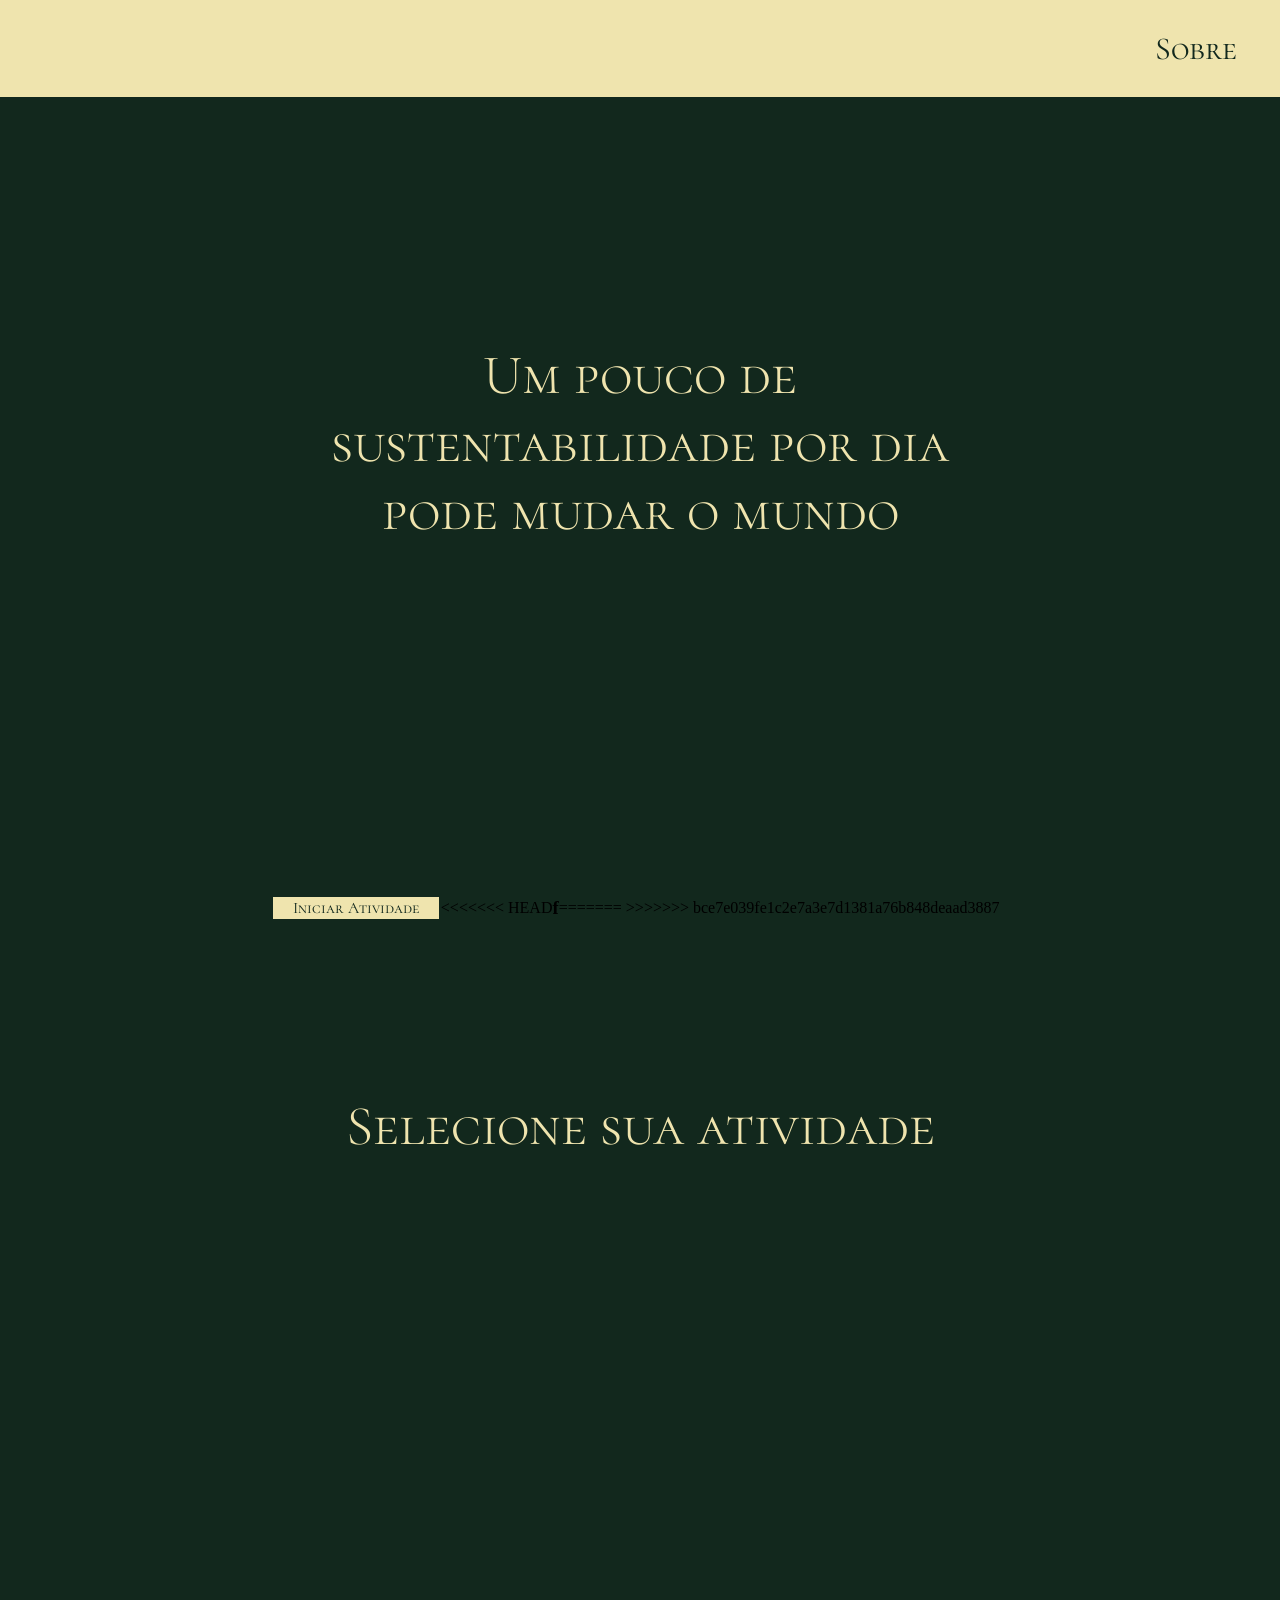
==== index.html @ bb92c4f0 "Merge branch 'main' of https://github.com/Igor-de-Souza-Franzino-Freire/consumoConscienteDeAgua" ====
<!DOCTYPE html>
<html lang="en">
<head>
    <link rel="preconnect" href="https://fonts.googleapis.com">
    <link rel="preconnect" href="https://fonts.gstatic.com" crossorigin>
    <link href="https://fonts.googleapis.com/css2?family=Cormorant+SC:wght@300;400;500;600;700&display=swap" rel="stylesheet">
    <meta charset="UTF-8">
    <meta name="viewport" content="width=device-width, initial-scale=1.0">
    <title>Consumo Sustentável</title>
    <link rel="stylesheet" href="style.css">

</head>
<body>
    <img src="https://images.unsplash.com/photo-1560707303-4e980ce876ad?fm=jpg&q=60&w=3000&auto=format&fit=crop&ixlib=rb-4.1.0&ixid=M3wxMjA3fDB8MHxzZWFyY2h8Mnx8bmFzY2VudGUlMjBkZSUyMCVDMyVBMWd1YXxlbnwwfHwwfHx8MA%3D%3D" alt="Imagem de um nascer do sol" width="1900" height="835" padding="0" margin="0">

    <h1>Um pouco de sustentabilidade por dia pode mudar o mundo</h1>

    <ul>
        <button>
            <li style="float:right"><a href="#about">Sobre</a></li>
        </button>
    </ul>

    <div id="about" style="margin-top: 100vh;">
        <h2>Selecione sua atividade</h2>
    </div>

    <button onclick="location.href='banho.html'">Iniciar Atividade</button>

<<<<<<< HEAD
    <h3>f</h3>
=======
    
>>>>>>> bce7e039fe1c2e7a3e7d1381a76b848deaad3887
</body>
</html>
---- style.css ----
html { 
  scroll-behavior: smooth;

}

body {
  background-color: #12281d;
  display: flex;
  justify-content: center;
  align-items: center;
  height: 200vh;
  width: 98%;
  h1 {
    text-align: center;
    position: absolute;
    top: 45%;
    left: 50%;
    transform: translate(-50%, -50%);
    font-family: "Cormorant SC", serif;
    font-weight: 300;
    font-style: normal;
    font-size: 3.5em;
    color: #efe4ae;
  }

  h2 {
    text-align: center;
    position: absolute;
    top: 120%;
    left: 50%;
    transform: translate(-50%, -50%);
    font-family: "Cormorant SC", serif;
    font-weight: 300;
    font-style: normal;
    font-size: 3.5em;
    color: #efe4ae;
  }
  ul {
    list-style-type: none;
    margin: 10px;
    padding: 10px;
    position: absolute;
    top: 0;
    width: 100%;
    background-color: #efe4ae;
    overflow: hidden;
    font-family: "Cormorant SC", serif;
    font-size: 2em;
  }
  ul li {
    float: left;
  }
  body,
  ul {
    margin: 0;
    padding: 10px;
  }
  ul li a {
    display: block;
    color: #12281d;
    text-align: center;
    padding: 14px 16px;
    text-decoration: none;
  }
  ul li:hover {
    font-size: 1.1em;
  }
  button {
    font-family:
      Cormorant SC,
      serif;
    background-color: #efe4ae;
    border: none;
    color: #12281d;
    padding: 1px 20px;
    text-align: center;
    text-decoration: none;
    font-size: 1em;
    margin: 4px 2px;
    cursor: pointer;
    float: right;
  }
  img {
    position: absolute;
    top: 0;
    left: 0;
    width: 100%;
    height: 100%;
    z-index: -1;
  }
}

.cormorant-sc-light {
  font-family: "Cormorant SC", serif;
  font-weight: 300;
  font-style: normal;
}

.cormorant-sc-regular {
  font-family: "Cormorant SC", serif;
  font-weight: 400;
  font-style: normal;
}

.cormorant-sc-medium {
  font-family: "Cormorant SC", serif;
  font-weight: 500;
  font-style: normal;
}

.cormorant-sc-semibold {
  font-family: "Cormorant SC", serif;
  font-weight: 600;
  font-style: normal;
}

.cormorant-sc-bold {
  font-family: "Cormorant SC", serif;
  font-weight: 700;
  font-style: normal;
}
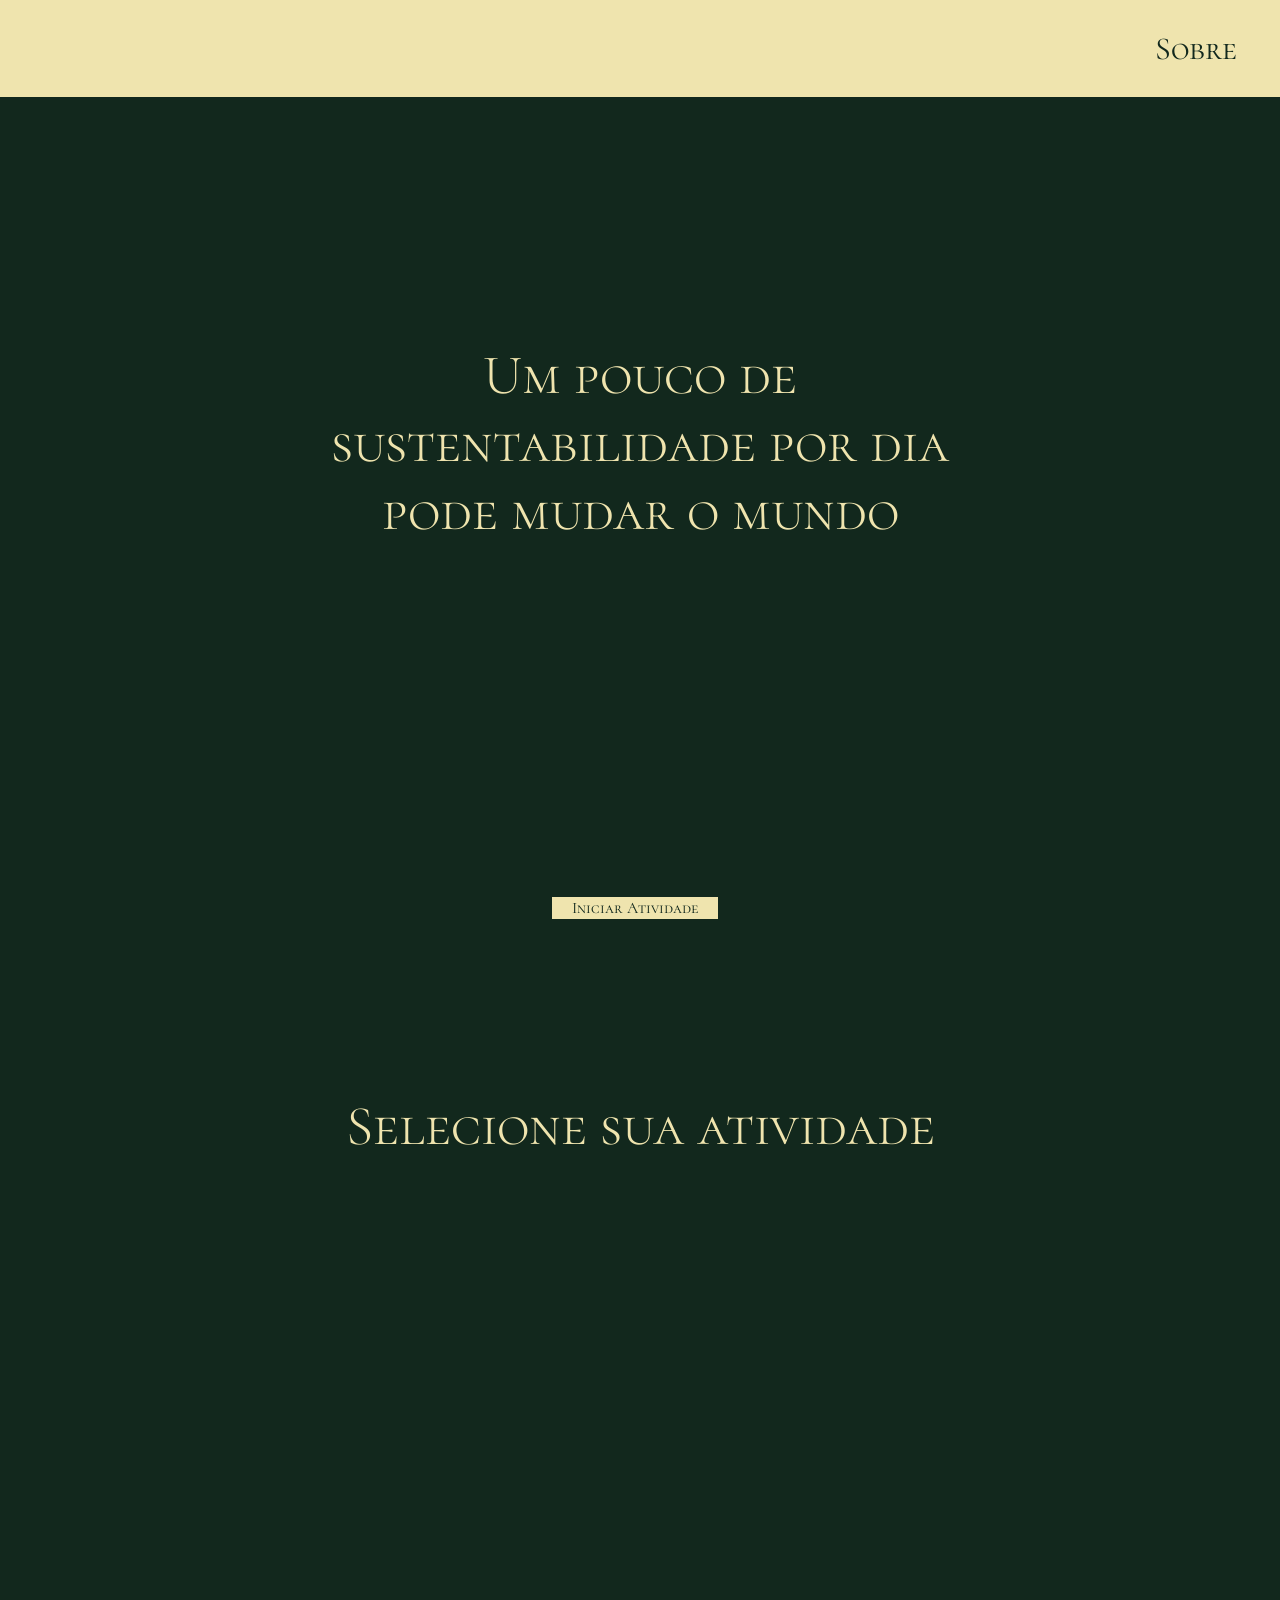
==== commit 0e42c05d: "teste" ====
--- a/index.html
+++ b/index.html
@@ -27,10 +27,5 @@
 
     <button onclick="location.href='banho.html'">Iniciar Atividade</button>
 
-<<<<<<< HEAD
-    <h3>f</h3>
-=======
-    
->>>>>>> bce7e039fe1c2e7a3e7d1381a76b848deaad3887
 </body>
 </html>
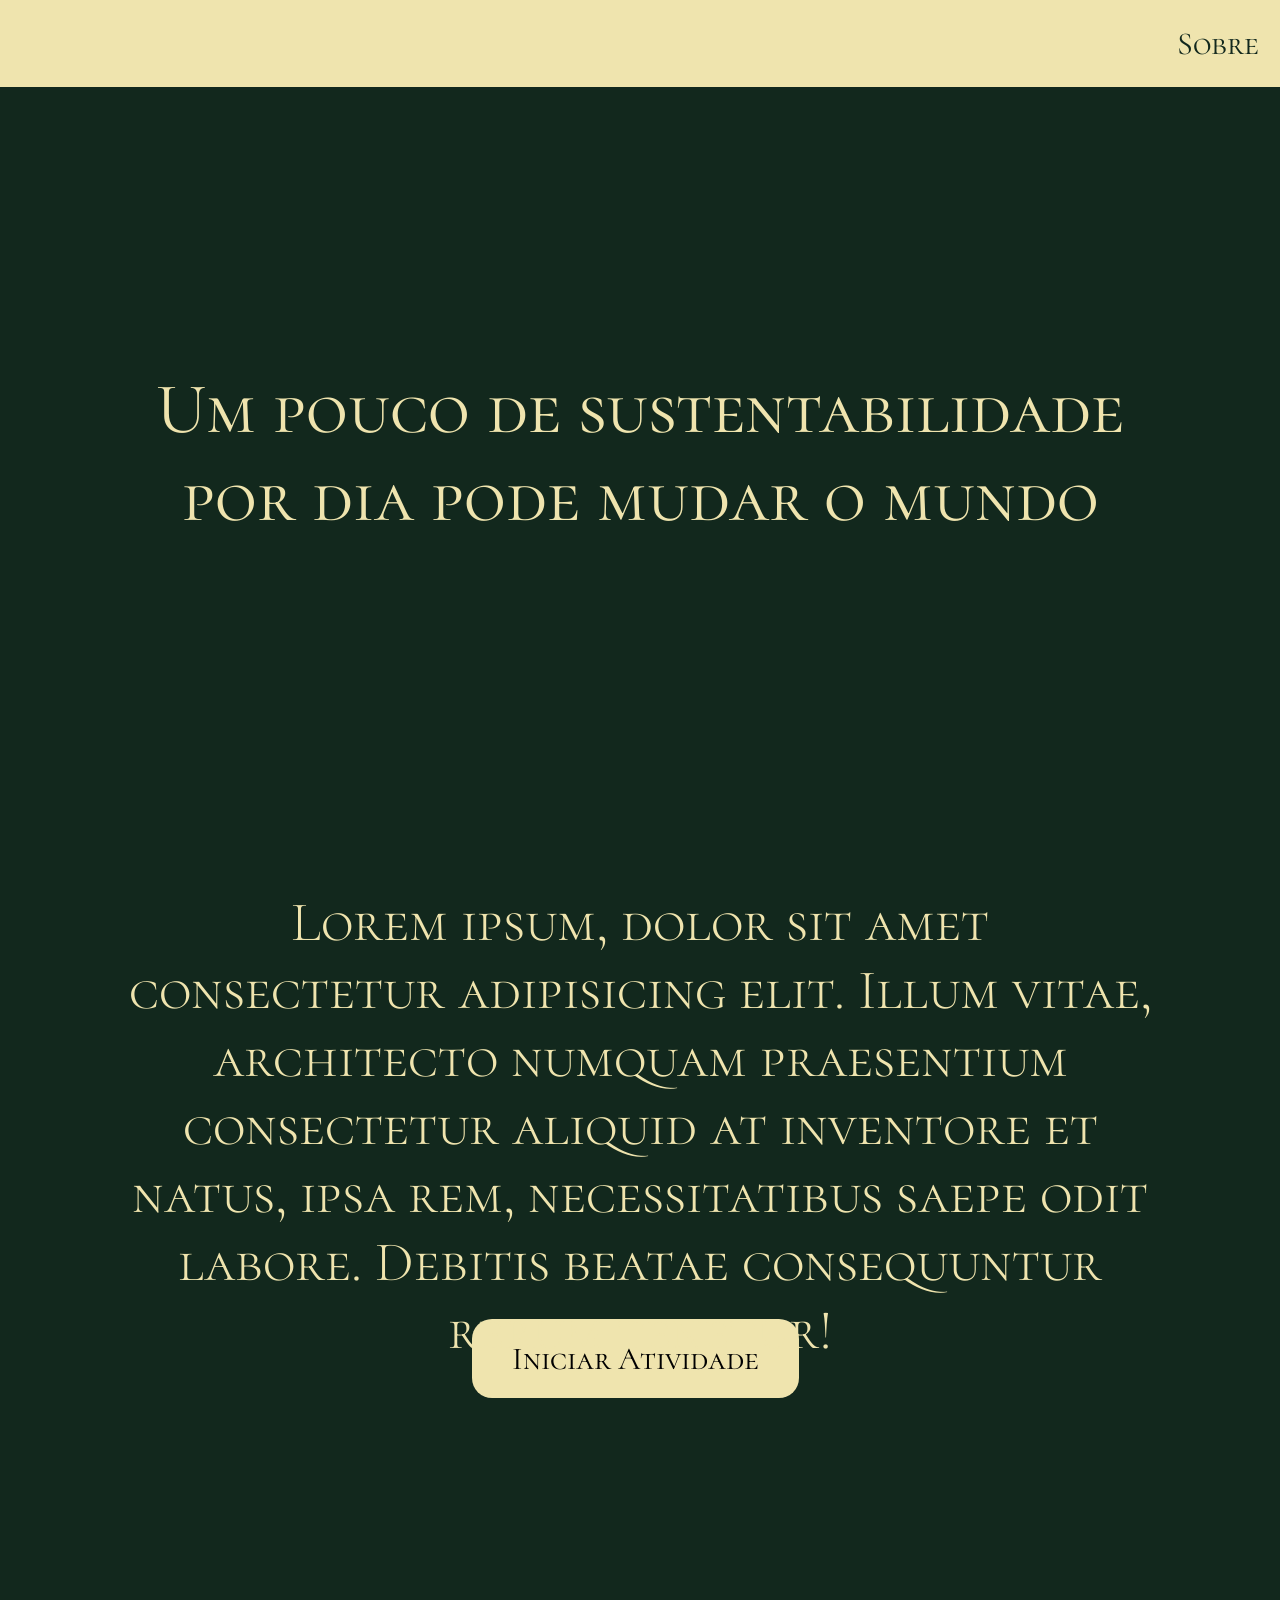
==== commit 00e7d199: "Botão de iniciar feito" ====
--- a/index.html
+++ b/index.html
@@ -11,21 +11,29 @@
 
 </head>
 <body>
-    <img src="https://images.unsplash.com/photo-1560707303-4e980ce876ad?fm=jpg&q=60&w=3000&auto=format&fit=crop&ixlib=rb-4.1.0&ixid=M3wxMjA3fDB8MHxzZWFyY2h8Mnx8bmFzY2VudGUlMjBkZSUyMCVDMyVBMWd1YXxlbnwwfHwwfHx8MA%3D%3D" alt="Imagem de um nascer do sol" width="1900" height="835" padding="0" margin="0">
+    <img src="https://images.unsplash.com/photo-1560707303-4e980ce876ad?fm=jpg&q=60&w=3000&auto=format&fit=crop&ixlib=rb-4.1.0&ixid=M3wxMjA3fDB8MHxzZWFyY2h8Mnx8bmFzY2VudGUlMjBkZSUyMCVDMyVBMWd1YXxlbnwwfHwwfHx8MA%3D%3D" alt="Imagem de um nascer do sol" >
 
     <h1>Um pouco de sustentabilidade por dia pode mudar o mundo</h1>
 
     <ul>
-        <button>
+        <button">
             <li style="float:right"><a href="#about">Sobre</a></li>
         </button>
     </ul>
 
     <div id="about" style="margin-top: 100vh;">
-        <h2>Selecione sua atividade</h2>
+        
+        <h2>Lorem ipsum, dolor sit amet consectetur adipisicing elit. Illum vitae, architecto numquam praesentium consectetur aliquid at inventore et natus, ipsa rem, necessitatibus saepe odit labore. Debitis beatae consequuntur rerum tenetur!</h2>
+        
+        
     </div>
 
-    <button onclick="location.href='banho.html'">Iniciar Atividade</button>
+    <div id="iniciar" style="margin-top: 100vh;">
 
+        <button onclick="location.href='banho.html'">Iniciar Atividade</button>
+    
+    </div>
+    
+ 
 </body>
 </html>
--- a/style.css
+++ b/style.css
@@ -1,26 +1,35 @@
+:root {
+    --bg: #12281d;
+    --fg: #12281d;
+    --fontcolor: #efe4ae;
+    --fontletter: "Cormorant SC", serif;
+  }
+
 html { 
   scroll-behavior: smooth;
 
 }
 
 body {
-  background-color: #12281d;
+  background-color: var(--bg);
   display: flex;
   justify-content: center;
   align-items: center;
   height: 200vh;
   width: 98%;
+  
   h1 {
     text-align: center;
     position: absolute;
     top: 45%;
     left: 50%;
     transform: translate(-50%, -50%);
-    font-family: "Cormorant SC", serif;
-    font-weight: 300;
+    font-family: var(--fontletter);
+    font-weight: 400;
     font-style: normal;
-    font-size: 3.5em;
-    color: #efe4ae;
+    font-size: 4.5em;
+    color: var(--fontcolor);
+    width: 80%;
   }
 
   h2 {
@@ -29,11 +38,12 @@
     top: 120%;
     left: 50%;
     transform: translate(-50%, -50%);
-    font-family: "Cormorant SC", serif;
+    font-family: var(--fontletter);
     font-weight: 300;
     font-style: normal;
     font-size: 3.5em;
-    color: #efe4ae;
+    color: var(--fontcolor);
+    width: 80%;
   }
   ul {
     list-style-type: none;
@@ -42,9 +52,9 @@
     position: absolute;
     top: 0;
     width: 100%;
-    background-color: #efe4ae;
+    background-color: var(--fontcolor);
     overflow: hidden;
-    font-family: "Cormorant SC", serif;
+    font-family: var(--fontletter);
     font-size: 2em;
   }
   ul li {
@@ -57,7 +67,7 @@
   }
   ul li a {
     display: block;
-    color: #12281d;
+    color: var(--fg);
     text-align: center;
     padding: 14px 16px;
     text-decoration: none;
@@ -65,13 +75,11 @@
   ul li:hover {
     font-size: 1.1em;
   }
-  button {
-    font-family:
-      Cormorant SC,
-      serif;
-    background-color: #efe4ae;
+  ul button {
+    font-family: var(--fontletter);
+    background-color: var(--fontcolor);
     border: none;
-    color: #12281d;
+    color: var(--bg);
     padding: 1px 20px;
     text-align: center;
     text-decoration: none;
@@ -80,6 +88,23 @@
     cursor: pointer;
     float: right;
   }
+
+  div button  {
+    background-color: var(--fontcolor);
+    border: none;
+    font-family: var(--fontletter);
+    padding: 20px 40px;
+    border-radius: 20px;
+    text-align: center;
+    text-decoration: none;
+    font-size: 2.0em;
+    margin: 4px 2px;
+  }
+
+  div button:hover {
+    cursor: pointer;
+  }
+
   img {
     position: absolute;
     top: 0;
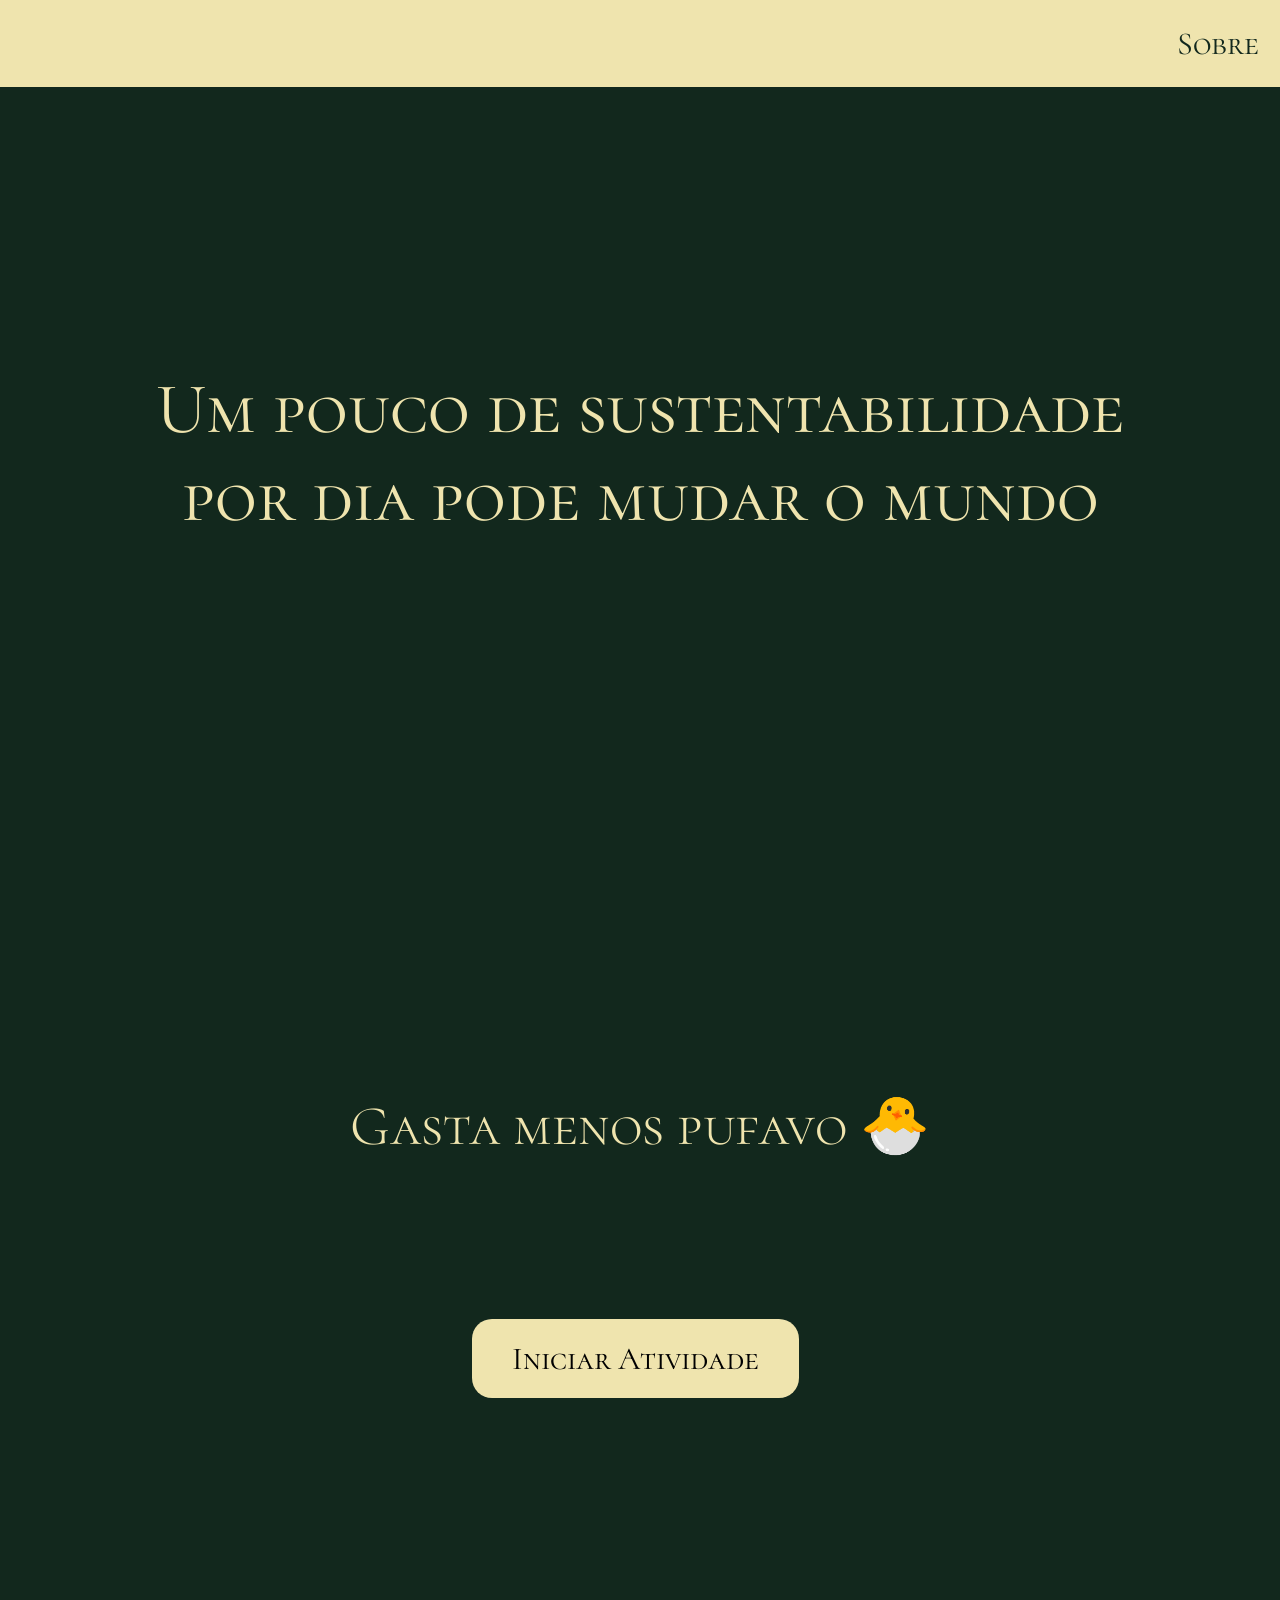
==== commit 412385f2: "nada demais" ====
--- a/index.html
+++ b/index.html
@@ -23,7 +23,7 @@
 
     <div id="about" style="margin-top: 100vh;">
         
-        <h2>Lorem ipsum, dolor sit amet consectetur adipisicing elit. Illum vitae, architecto numquam praesentium consectetur aliquid at inventore et natus, ipsa rem, necessitatibus saepe odit labore. Debitis beatae consequuntur rerum tenetur!</h2>
+        <h2>Gasta menos pufavo 🐣</h2>
         
         
     </div>
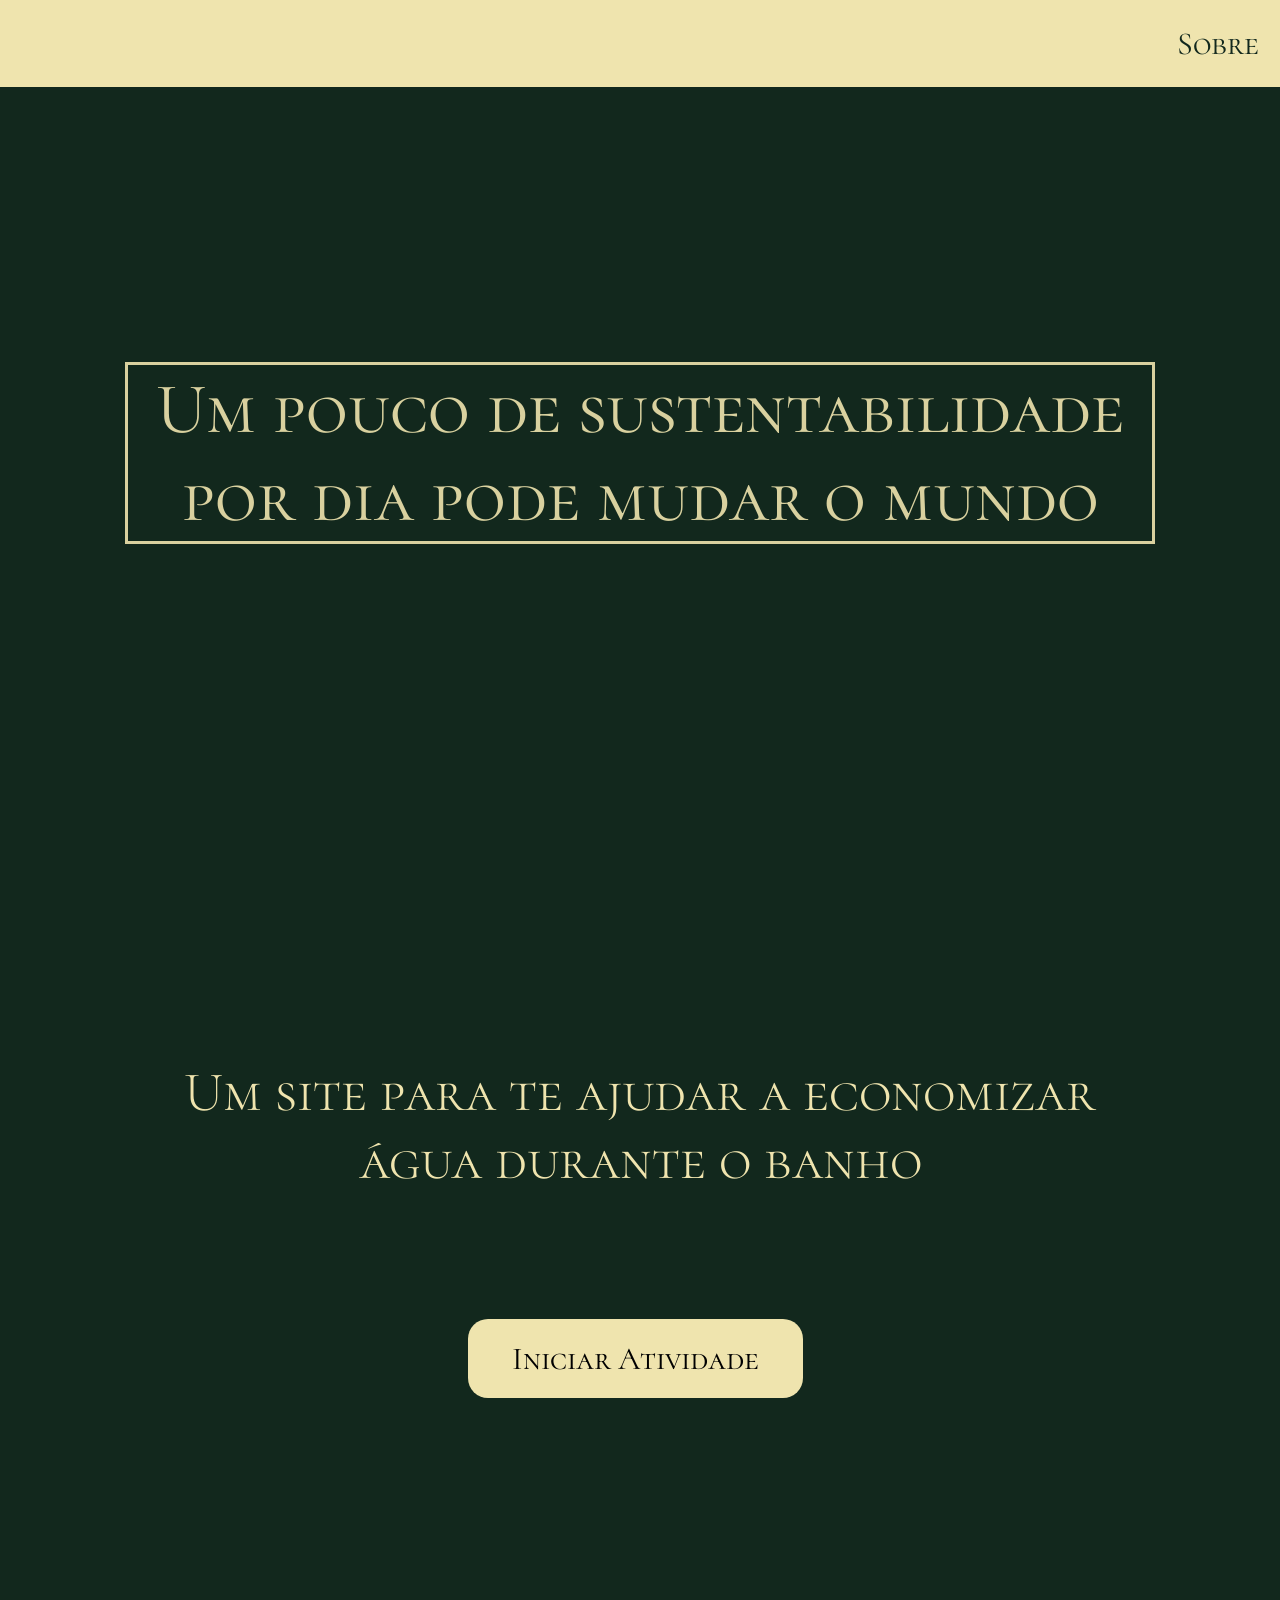
==== commit b9d7d766: "mudança de mensagens e imagem de fundo refeita" ====
--- a/index.html
+++ b/index.html
@@ -23,12 +23,13 @@
 
     <div id="about" style="margin-top: 100vh;">
         
-        <h2>Gasta menos pufavo 🐣</h2>
+        <h2>Um site para te ajudar a economizar água durante o banho
+        </h2>
         
         
     </div>
 
-    <div id="iniciar" style="margin-top: 100vh;">
+    <div id="iniciar" style="margin-bottom: -100vh;">
 
         <button onclick="location.href='banho.html'">Iniciar Atividade</button>
     
--- a/style.css
+++ b/style.css
@@ -30,6 +30,9 @@
     font-size: 4.5em;
     color: var(--fontcolor);
     width: 80%;
+    border-style: solid;
+    background-color: var(--bg);
+    opacity: 0.9;
   }
 
   h2 {
@@ -90,10 +93,11 @@
   }
 
   div button  {
+    position: sticky;
     background-color: var(--fontcolor);
     border: none;
     font-family: var(--fontletter);
-    padding: 20px 40px;
+    padding: 20px 44px;
     border-radius: 20px;
     text-align: center;
     text-decoration: none;
@@ -109,8 +113,8 @@
     position: absolute;
     top: 0;
     left: 0;
-    width: 100%;
-    height: 100%;
+    max-width: 2100px;
+    height: 1050px;
     z-index: -1;
   }
 }
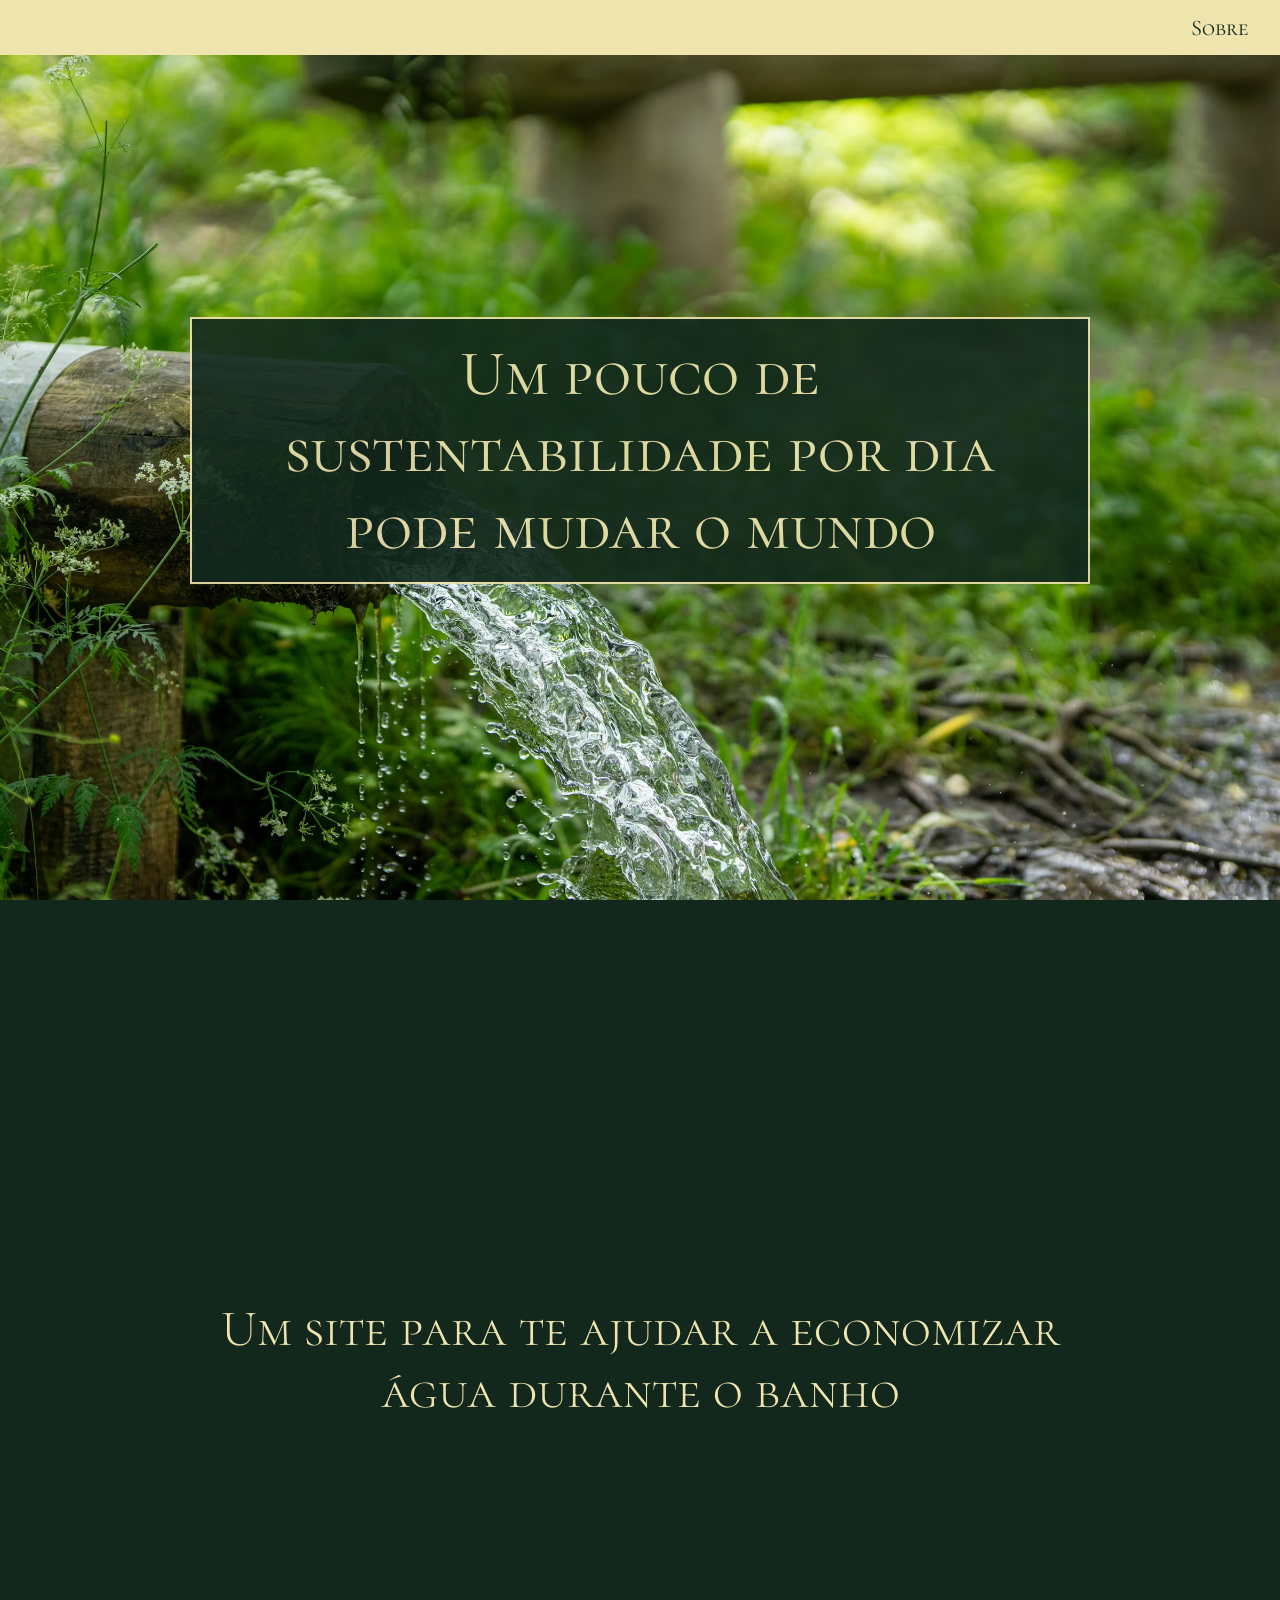
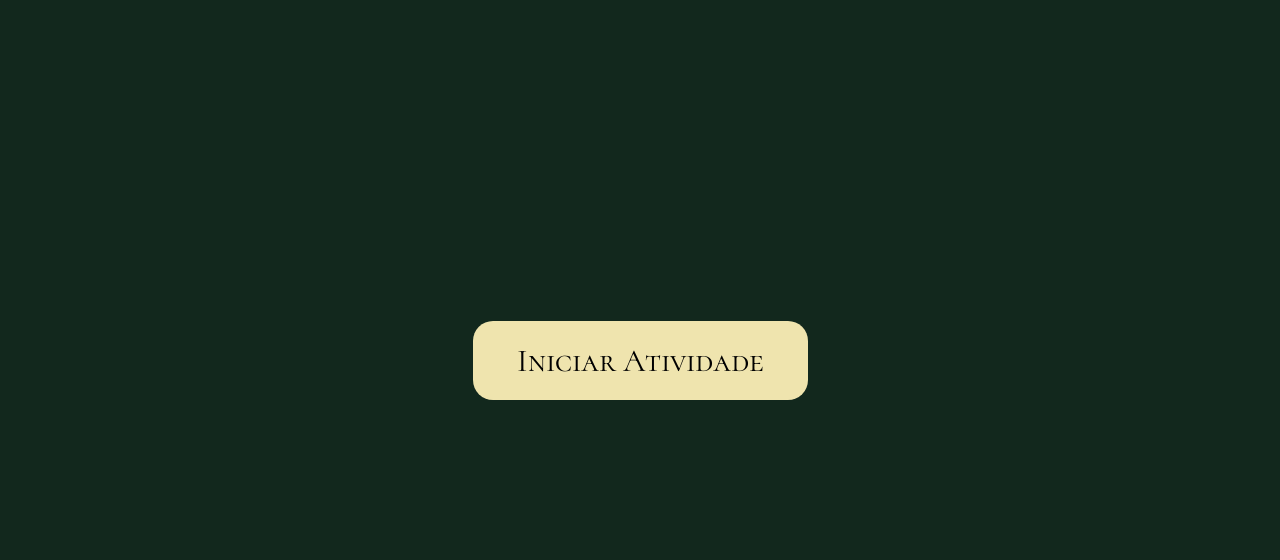
==== commit 9f75cf56: "teste claude" ====
--- a/index.html
+++ b/index.html
@@ -11,30 +11,26 @@
 
 </head>
 <body>
-    <img src="https://images.unsplash.com/photo-1560707303-4e980ce876ad?fm=jpg&q=60&w=3000&auto=format&fit=crop&ixlib=rb-4.1.0&ixid=M3wxMjA3fDB8MHxzZWFyY2h8Mnx8bmFzY2VudGUlMjBkZSUyMCVDMyVBMWd1YXxlbnwwfHwwfHx8MA%3D%3D" alt="Imagem de um nascer do sol" >
+<nav>
+        <a href="#about">Sobre</a>
+    </nav>
 
-    <h1>Um pouco de sustentabilidade por dia pode mudar o mundo</h1>
+    <!-- MUDANÇA 16: imagem movida para dentro de .hero para controle de layout correto -->
+    <section class="hero">
+        <picture>
+            <source media="(max-width: 600px)" srcset="imagens/aguabonita2.jpeg">
+            <img src="imagens/aguabonita.jpeg" alt="Paisagem de água">
+        </picture>
+        <h1>Um pouco de sustentabilidade por dia pode mudar o mundo</h1>
+    </section>
 
-    <ul>
-        <button">
-            <li style="float:right"><a href="#about">Sobre</a></li>
-        </button>
-    </ul>
-
-    <div id="about" style="margin-top: 100vh;">
-        
-        <h2>Um site para te ajudar a economizar água durante o banho
-        </h2>
-        
-        
+    <div id="about">
+        <h2>Um site para te ajudar a economizar água durante o banho</h2>
     </div>
 
-    <div id="iniciar" style="margin-bottom: -100vh;">
-
+    <div id="iniciar">
+        <!-- MUDANÇA 17: onclick inline mantido, mas o margin-bottom: -100vh negativo foi removido (causava sobreposição) -->
         <button onclick="location.href='banho.html'">Iniciar Atividade</button>
-    
     </div>
-    
- 
 </body>
 </html>
--- a/style.css
+++ b/style.css
@@ -1,152 +1,161 @@
 :root {
-    --bg: #12281d;
-    --fg: #12281d;
-    --fontcolor: #efe4ae;
-    --fontletter: "Cormorant SC", serif;
-  }
+            --bg: #12281d;
+            --fg: #12281d;
+            --fontcolor: #efe4ae;
+            --fontletter: "Cormorant SC", serif;
+        }
 
-html { 
-  scroll-behavior: smooth;
+        html {
+            scroll-behavior: smooth;
+        }
 
-}
+        /* MUDANÇA 1: Reset global aplicado fora do body para evitar conflitos */
+        *, *::before, *::after {
+            box-sizing: border-box;
+        }
 
-body {
-  background-color: var(--bg);
-  display: flex;
-  justify-content: center;
-  align-items: center;
-  height: 200vh;
-  width: 98%;
-  
-  h1 {
-    text-align: center;
-    position: absolute;
-    top: 45%;
-    left: 50%;
-    transform: translate(-50%, -50%);
-    font-family: var(--fontletter);
-    font-weight: 400;
-    font-style: normal;
-    font-size: 4.5em;
-    color: var(--fontcolor);
-    width: 80%;
-    border-style: solid;
-    background-color: var(--bg);
-    opacity: 0.9;
-  }
+        body {
+            margin: 0;
+            padding: 0;
+            min-width: 280px;
+            background-color: var(--bg);
+            display: flex;
+            flex-direction: column;
+            align-items: center;
+            /* MUDANÇA 2: height: 205vh substituído por min-height para o conteúdo crescer naturalmente */
+            min-height: 100vh;
+            width: 100%;
+            overflow-x: hidden;
+        }
 
-  h2 {
-    text-align: center;
-    position: absolute;
-    top: 120%;
-    left: 50%;
-    transform: translate(-50%, -50%);
-    font-family: var(--fontletter);
-    font-weight: 300;
-    font-style: normal;
-    font-size: 3.5em;
-    color: var(--fontcolor);
-    width: 80%;
-  }
-  ul {
-    list-style-type: none;
-    margin: 10px;
-    padding: 10px;
-    position: absolute;
-    top: 0;
-    width: 100%;
-    background-color: var(--fontcolor);
-    overflow: hidden;
-    font-family: var(--fontletter);
-    font-size: 2em;
-  }
-  ul li {
-    float: left;
-  }
-  body,
-  ul {
-    margin: 0;
-    padding: 10px;
-  }
-  ul li a {
-    display: block;
-    color: var(--fg);
-    text-align: center;
-    padding: 14px 16px;
-    text-decoration: none;
-  }
-  ul li:hover {
-    font-size: 1.1em;
-  }
-  ul button {
-    font-family: var(--fontletter);
-    background-color: var(--fontcolor);
-    border: none;
-    color: var(--bg);
-    padding: 1px 20px;
-    text-align: center;
-    text-decoration: none;
-    font-size: 1em;
-    margin: 4px 2px;
-    cursor: pointer;
-    float: right;
-  }
+        /* MUDANÇA 3: nav próprio no lugar de <ul> usada como navbar — semântica e layout mais corretos */
+        nav {
+            position: fixed;
+            top: 0;
+            left: 0;
+            width: 100%;
+            background-color: var(--fontcolor);
+            z-index: 100;
+            display: flex;
+            justify-content: flex-end;
+            align-items: center;
+            padding: 0 16px;
+        }
 
-  div button  {
-    position: sticky;
-    background-color: var(--fontcolor);
-    border: none;
-    font-family: var(--fontletter);
-    padding: 20px 44px;
-    border-radius: 20px;
-    text-align: center;
-    text-decoration: none;
-    font-size: 2.0em;
-    margin: 4px 2px;
-  }
+        nav a {
+            display: block;
+            color: var(--fg);
+            font-family: var(--fontletter);
+            font-size: 1.4em;
+            text-decoration: none;
+            padding: 14px 16px;
+        }
 
-  div button:hover {
-    cursor: pointer;
-  }
+        nav a:hover {
+            opacity: 0.7;
+        }
 
-  img {
-    position: absolute;
-    top: 0;
-    left: 0;
-    max-width: 2100px;
-    height: 1050px;
-    z-index: -1;
-  }
-}
+        /* MUDANÇA 4: hero section com height: 100svh para ocupar a tela inteira no mobile corretamente */
+        .hero {
+            position: relative;
+            width: 100%;
+            height: 100svh;
+            display: flex;
+            justify-content: center;
+            align-items: center;
+        }
 
-.cormorant-sc-light {
-  font-family: "Cormorant SC", serif;
-  font-weight: 300;
-  font-style: normal;
-}
+        .hero img {
+            position: absolute;
+            top: 0;
+            left: 0;
+            width: 100%;
+            height: 100%;
+            /* MUDANÇA 5: object-fit: cover para a imagem preencher o hero sem distorção em qualquer tela */
+            object-fit: cover;
+            z-index: 0;
+        }
 
-.cormorant-sc-regular {
-  font-family: "Cormorant SC", serif;
-  font-weight: 400;
-  font-style: normal;
-}
+        h1 {
+            position: relative;
+            z-index: 1;
+            text-align: center;
+            font-family: var(--fontletter);
+            font-weight: 400;
+            font-style: normal;
+            /* MUDANÇA 6: clamp() para font-size fluido — não quebra em telas pequenas */
+            font-size: clamp(1.8em, 5vw, 4.5em);
+            color: var(--fontcolor);
+            /* MUDANÇA 7: width: min(80%, 900px) evita texto excessivamente largo em monitores grandes */
+            width: min(80%, 900px);
+            border: 2px solid var(--fontcolor);
+            background-color: var(--bg);
+            opacity: 0.9;
+            padding: 16px 24px;
+            /* MUDANÇA 8: removido top/left/transform absolute — o flexbox do .hero centraliza corretamente */
+        }
 
-.cormorant-sc-medium {
-  font-family: "Cormorant SC", serif;
-  font-weight: 500;
-  font-style: normal;
-}
+        /* MUDANÇA 9: seções #about e #iniciar com padding-top para não ficar atrás da nav fixa */
+        #about {
+            width: 100%;
+            display: flex;
+            justify-content: center;
+            align-items: center;
+            padding: 80px 24px 60px;
+            /* MUDANÇA 10: min-height: 100svh mantém a proporção de "tela cheia" por seção */
+            min-height: 100svh;
+        }
 
-.cormorant-sc-semibold {
-  font-family: "Cormorant SC", serif;
-  font-weight: 600;
-  font-style: normal;
-}
+        h2 {
+            text-align: center;
+            font-family: var(--fontletter);
+            font-weight: 300;
+            font-style: normal;
+            /* MUDANÇA 11: clamp() também no h2 */
+            font-size: clamp(1.5em, 4vw, 3.5em);
+            color: var(--fontcolor);
+            width: min(80%, 860px);
+            /* MUDANÇA 12: removido position: absolute — deixamos o fluxo normal do documento trabalhar */
+            margin: 0;
+        }
 
-.cormorant-sc-bold {
-  font-family: "Cormorant SC", serif;
-  font-weight: 700;
-  font-style: normal;
-}
+        #iniciar {
+            width: 100%;
+            display: flex;
+            justify-content: center;
+            align-items: center;
+            padding: 40px 24px 80px;
+            min-height: 40vh;
+        }
+
+        #iniciar button {
+            background-color: var(--fontcolor);
+            border: none;
+            font-family: var(--fontletter);
+            /* MUDANÇA 13: clamp() no botão para não ficar gigante em desktop nem minúsculo em mobile */
+            padding: clamp(12px, 2vw, 20px) clamp(24px, 4vw, 44px);
+            border-radius: 20px;
+            text-align: center;
+            font-size: clamp(1.2em, 3vw, 2em);
+            cursor: pointer;
+            transition: opacity 0.2s ease;
+        }
+
+        #iniciar button:hover {
+            opacity: 0.8;
+        }
+
+        /* MUDANÇA 14: media query para telas muito pequenas (≤ 360px) — ajuste fino de padding */
+        @media (max-width: 360px) {
+            h1 {
+                font-size: 1.5em;
+                padding: 12px 16px;
+            }
+
+            h2 {
+                font-size: 1.3em;
+            }
+        }
+
 
      
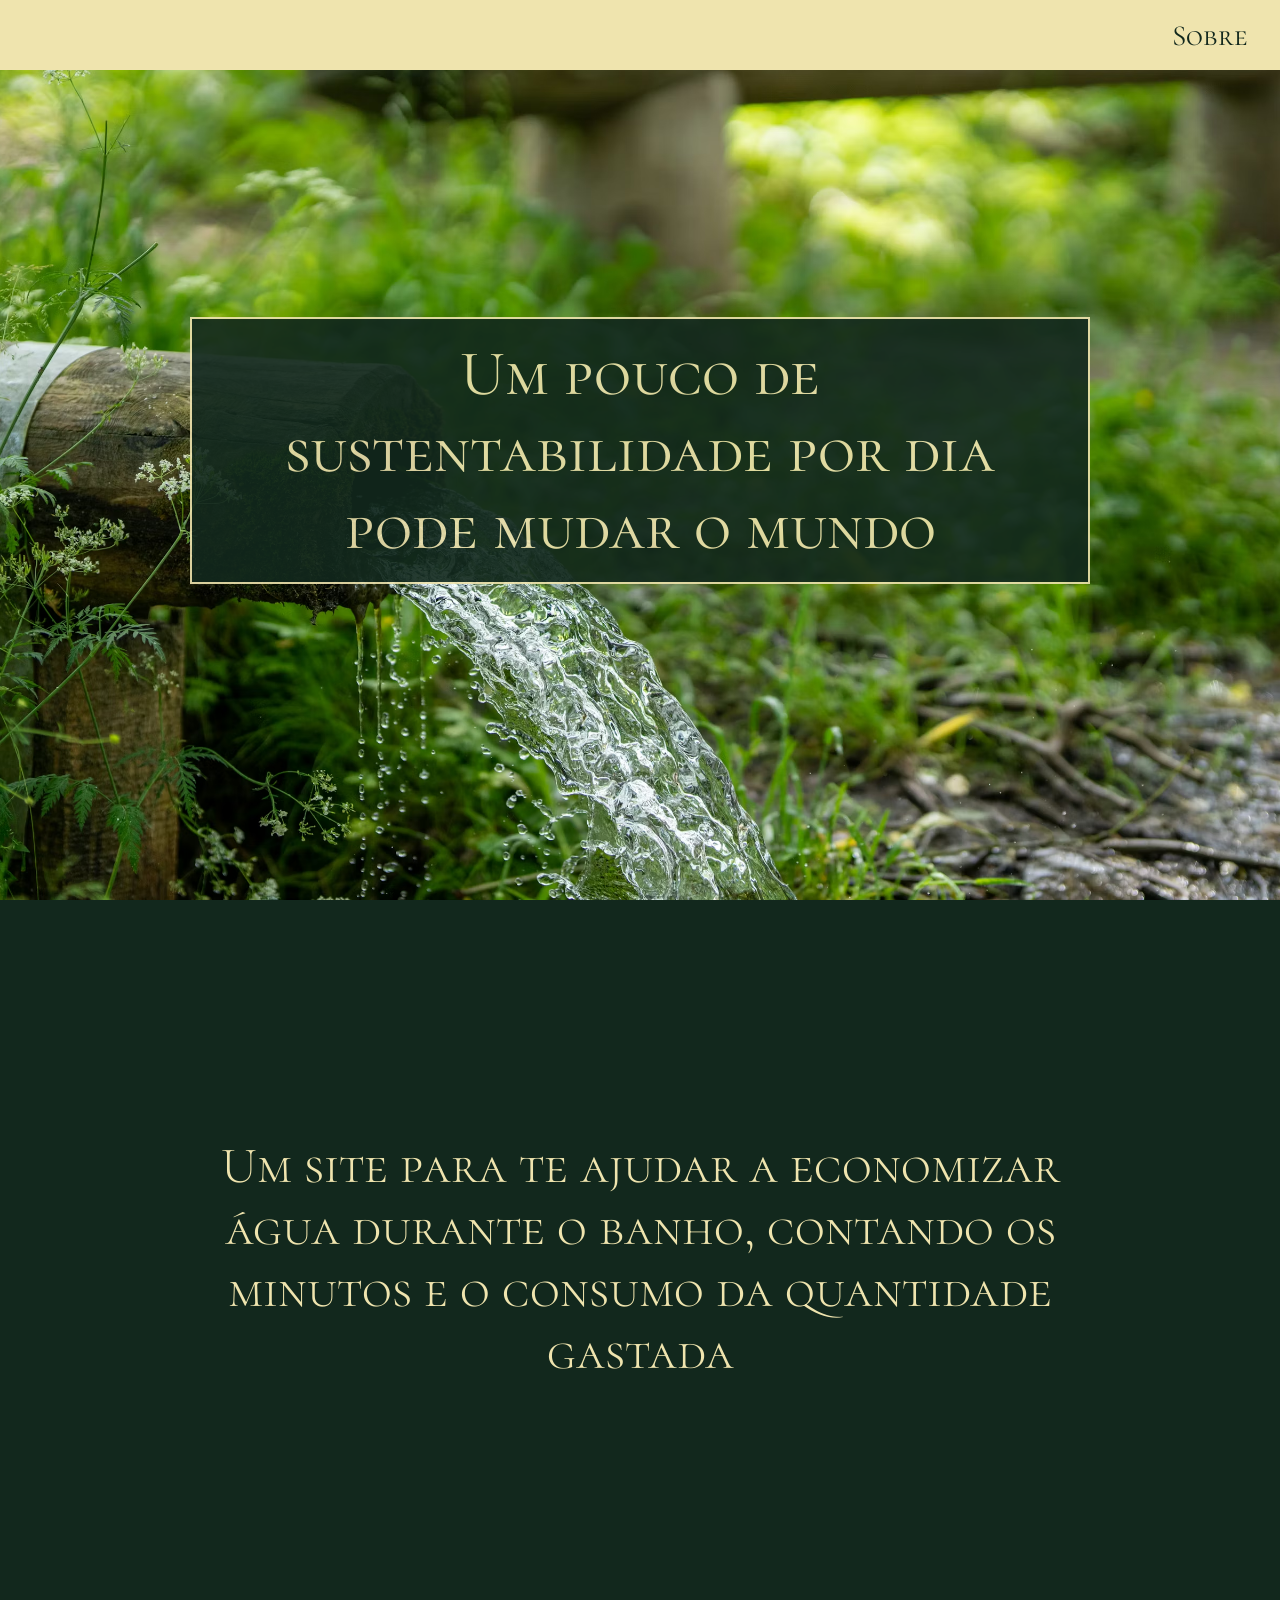
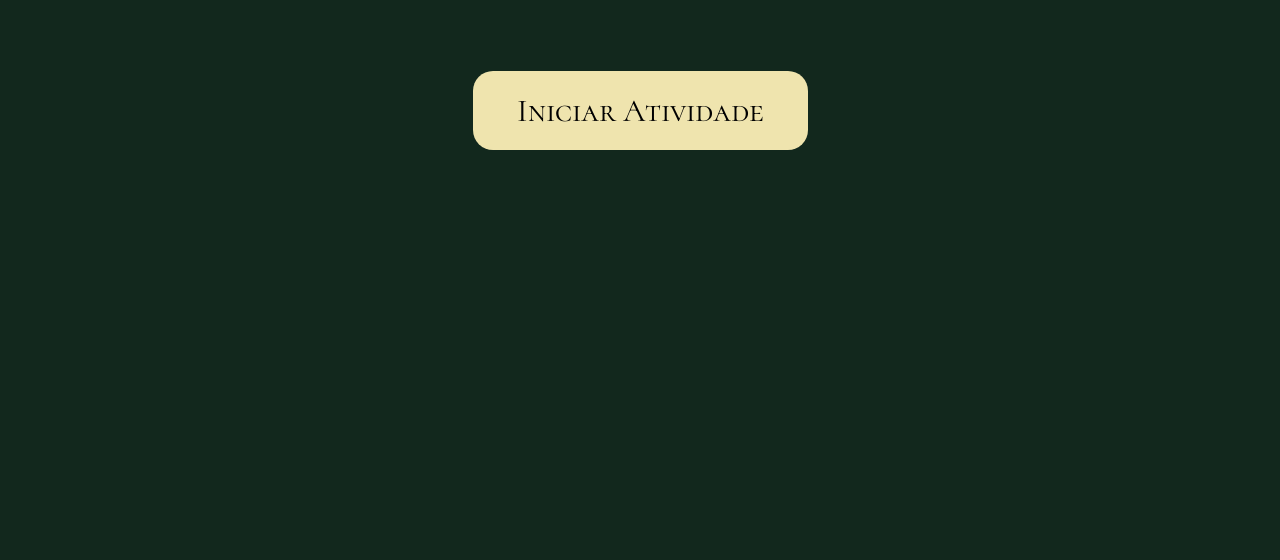
==== commit a46ba8f6: "responsividade tela 1" ====
--- a/index.html
+++ b/index.html
@@ -25,7 +25,7 @@
     </section>
 
     <div id="about">
-        <h2>Um site para te ajudar a economizar água durante o banho</h2>
+        <h2>Um site para te ajudar a economizar água durante o banho, contando os minutos e o consumo da quantidade gastada</h2>
     </div>
 
     <div id="iniciar">
--- a/style.css
+++ b/style.css
@@ -1,161 +1,165 @@
 :root {
-            --bg: #12281d;
-            --fg: #12281d;
-            --fontcolor: #efe4ae;
-            --fontletter: "Cormorant SC", serif;
-        }
+  --bg: #12281d;
+  --fg: #12281d;
+  --fontcolor: #efe4ae;
+  --fontletter: "Cormorant SC", serif;
+}
 
-        html {
-            scroll-behavior: smooth;
-        }
+html {
+  scroll-behavior: smooth;
+}
 
-        /* MUDANÇA 1: Reset global aplicado fora do body para evitar conflitos */
-        *, *::before, *::after {
-            box-sizing: border-box;
-        }
+/* MUDANÇA 1: Reset global aplicado fora do body para evitar conflitos */
+*,
+*::before,
+*::after {
+  box-sizing: border-box;
+}
 
-        body {
-            margin: 0;
-            padding: 0;
-            min-width: 280px;
-            background-color: var(--bg);
-            display: flex;
-            flex-direction: column;
-            align-items: center;
-            /* MUDANÇA 2: height: 205vh substituído por min-height para o conteúdo crescer naturalmente */
-            min-height: 100vh;
-            width: 100%;
-            overflow-x: hidden;
-        }
+body {
+  margin: 0;
+  padding: 0;
+  min-width: 280px;
+  background-color: var(--bg);
+  display: flex;
+  flex-direction: column;
+  align-items: center;
+  /* MUDANÇA 2: height: 205vh substituído por min-height para o conteúdo crescer naturalmente */
+  min-height: 100vh;
+  width: 100%;
+  overflow-x: hidden;
+}
 
-        /* MUDANÇA 3: nav próprio no lugar de <ul> usada como navbar — semântica e layout mais corretos */
-        nav {
-            position: fixed;
-            top: 0;
-            left: 0;
-            width: 100%;
-            background-color: var(--fontcolor);
-            z-index: 100;
-            display: flex;
-            justify-content: flex-end;
-            align-items: center;
-            padding: 0 16px;
-        }
+/* MUDANÇA 3: nav próprio no lugar de <ul> usada como navbar — semântica e layout mais corretos */
+nav {
+  position: absolute;
+  top: 0;
+  left: 0;
+  width: 100%;
+  height: 70px;
+  background-color: var(--fontcolor);
+  z-index: 100;
+  display: flex;
+  justify-content: flex-end;
+  align-items: center;
+  padding: 0 16px;
+  font-size: 130%;
+}
 
-        nav a {
-            display: block;
-            color: var(--fg);
-            font-family: var(--fontletter);
-            font-size: 1.4em;
-            text-decoration: none;
-            padding: 14px 16px;
-        }
+nav a {
+  display: block;
+  color: var(--fg);
+  font-family: var(--fontletter);
+  font-size: 1.4em;
+  text-decoration: none;
+  padding: 14px 16px;
+}
 
-        nav a:hover {
-            opacity: 0.7;
-        }
+nav a:hover {
+  opacity: 0.7;
+}
 
-        /* MUDANÇA 4: hero section com height: 100svh para ocupar a tela inteira no mobile corretamente */
-        .hero {
-            position: relative;
-            width: 100%;
-            height: 100svh;
-            display: flex;
-            justify-content: center;
-            align-items: center;
-        }
+/* MUDANÇA 4: hero section com height: 100svh para ocupar a tela inteira no mobile corretamente */
+.hero {
+  position: relative;
+  width: 100%;
+  height: 100svh;
+  display: flex;
+  justify-content: center;
+  align-items: center;
+}
 
-        .hero img {
-            position: absolute;
-            top: 0;
-            left: 0;
-            width: 100%;
-            height: 100%;
-            /* MUDANÇA 5: object-fit: cover para a imagem preencher o hero sem distorção em qualquer tela */
-            object-fit: cover;
-            z-index: 0;
-        }
+.hero img {
+  position: absolute;
+  top: 0;
+  left: 0;
+  width: 100%;
+  height: 100%;
+  /* MUDANÇA 5: object-fit: cover para a imagem preencher o hero sem distorção em qualquer tela */
+  object-fit: cover;
+  z-index: 0;
+}
 
-        h1 {
-            position: relative;
-            z-index: 1;
-            text-align: center;
-            font-family: var(--fontletter);
-            font-weight: 400;
-            font-style: normal;
-            /* MUDANÇA 6: clamp() para font-size fluido — não quebra em telas pequenas */
-            font-size: clamp(1.8em, 5vw, 4.5em);
-            color: var(--fontcolor);
-            /* MUDANÇA 7: width: min(80%, 900px) evita texto excessivamente largo em monitores grandes */
-            width: min(80%, 900px);
-            border: 2px solid var(--fontcolor);
-            background-color: var(--bg);
-            opacity: 0.9;
-            padding: 16px 24px;
-            /* MUDANÇA 8: removido top/left/transform absolute — o flexbox do .hero centraliza corretamente */
-        }
+h1 {
+  position: relative;
+  z-index: 1;
+  text-align: center;
+  font-family: var(--fontletter);
+  font-weight: 400;
+  font-style: normal;
+  /* MUDANÇA 6: clamp() para font-size fluido — não quebra em telas pequenas */
+  font-size: clamp(1.8em, 5vw, 4.5em);
+  color: var(--fontcolor);
+  /* MUDANÇA 7: width: min(80%, 900px) evita texto excessivamente largo em monitores grandes */
+  width: min(80%, 900px);
+  border: 2px solid var(--fontcolor);
+  background-color: var(--bg);
+  opacity: 0.9;
+  padding: 16px 24px;
+  /* MUDANÇA 8: removido top/left/transform absolute — o flexbox do .hero centraliza corretamente */
+}
 
-        /* MUDANÇA 9: seções #about e #iniciar com padding-top para não ficar atrás da nav fixa */
-        #about {
-            width: 100%;
-            display: flex;
-            justify-content: center;
-            align-items: center;
-            padding: 80px 24px 60px;
-            /* MUDANÇA 10: min-height: 100svh mantém a proporção de "tela cheia" por seção */
-            min-height: 100svh;
-        }
+/* MUDANÇA 9: seções #about e #iniciar com padding-top para não ficar atrás da nav fixa */
+#about {
+  width: 100%;
+  display: flex;
+  justify-content: center;
+  align-items: center;
+  padding: 80px 24px 60px;
+  /* MUDANÇA 10: min-height: 100svh mantém a proporção de "tela cheia" por seção */
+  min-height: 100svh;
+}
 
-        h2 {
-            text-align: center;
-            font-family: var(--fontletter);
-            font-weight: 300;
-            font-style: normal;
-            /* MUDANÇA 11: clamp() também no h2 */
-            font-size: clamp(1.5em, 4vw, 3.5em);
-            color: var(--fontcolor);
-            width: min(80%, 860px);
-            /* MUDANÇA 12: removido position: absolute — deixamos o fluxo normal do documento trabalhar */
-            margin: 0;
-        }
+h2 {
+  text-align: center;
+  font-family: var(--fontletter);
+  font-weight: 300;
+  font-style: normal;
+  /* MUDANÇA 11: clamp() também no h2 */
+  font-size: clamp(1.5em, 4vw, 3.5em);
+  color: var(--fontcolor);
+  width: min(80%, 860px);
+  /* MUDANÇA 12: removido position: absolute — deixamos o fluxo normal do documento trabalhar */
+  margin: 0;
+  height: 50vh;
+}
 
-        #iniciar {
-            width: 100%;
-            display: flex;
-            justify-content: center;
-            align-items: center;
-            padding: 40px 24px 80px;
-            min-height: 40vh;
-        }
+#iniciar {
+  width: 100%;
+  display: flex;
+  justify-content: center;
+  align-items: center;
+  padding: 40px 24px 80px;
+  min-height: 40vh;
+}
 
-        #iniciar button {
-            background-color: var(--fontcolor);
-            border: none;
-            font-family: var(--fontletter);
-            /* MUDANÇA 13: clamp() no botão para não ficar gigante em desktop nem minúsculo em mobile */
-            padding: clamp(12px, 2vw, 20px) clamp(24px, 4vw, 44px);
-            border-radius: 20px;
-            text-align: center;
-            font-size: clamp(1.2em, 3vw, 2em);
-            cursor: pointer;
-            transition: opacity 0.2s ease;
-        }
+#iniciar button {
+  background-color: var(--fontcolor);
+  border: none;
+  font-family: var(--fontletter);
+  /* MUDANÇA 13: clamp() no botão para não ficar gigante em desktop nem minúsculo em mobile */
+  padding: clamp(12px, 2vw, 20px) clamp(24px, 4vw, 44px);
+  border-radius: 20px;
+  text-align: center;
+  font-size: clamp(1.2em, 3vw, 2em);
+  cursor: pointer;
+  transition: opacity 0.2s ease;
+  position: absolute;
+  bottom: -850px;
+}
 
-        #iniciar button:hover {
-            opacity: 0.8;
-        }
+#iniciar button:hover {
+  opacity: 0.8;
+}
 
-        /* MUDANÇA 14: media query para telas muito pequenas (≤ 360px) — ajuste fino de padding */
-        @media (max-width: 360px) {
-            h1 {
-                font-size: 1.5em;
-                padding: 12px 16px;
-            }
+/* MUDANÇA 14: media query para telas muito pequenas (≤ 360px) — ajuste fino de padding */
+@media (max-width: 360px) {
+  h1 {
+    font-size: 1.5em;
+    padding: 12px 16px;
+  }
 
-            h2 {
-                font-size: 1.3em;
-            }
-        }
-
-
-     
+  h2 {
+    font-size: 1.3em;
+  }
+}
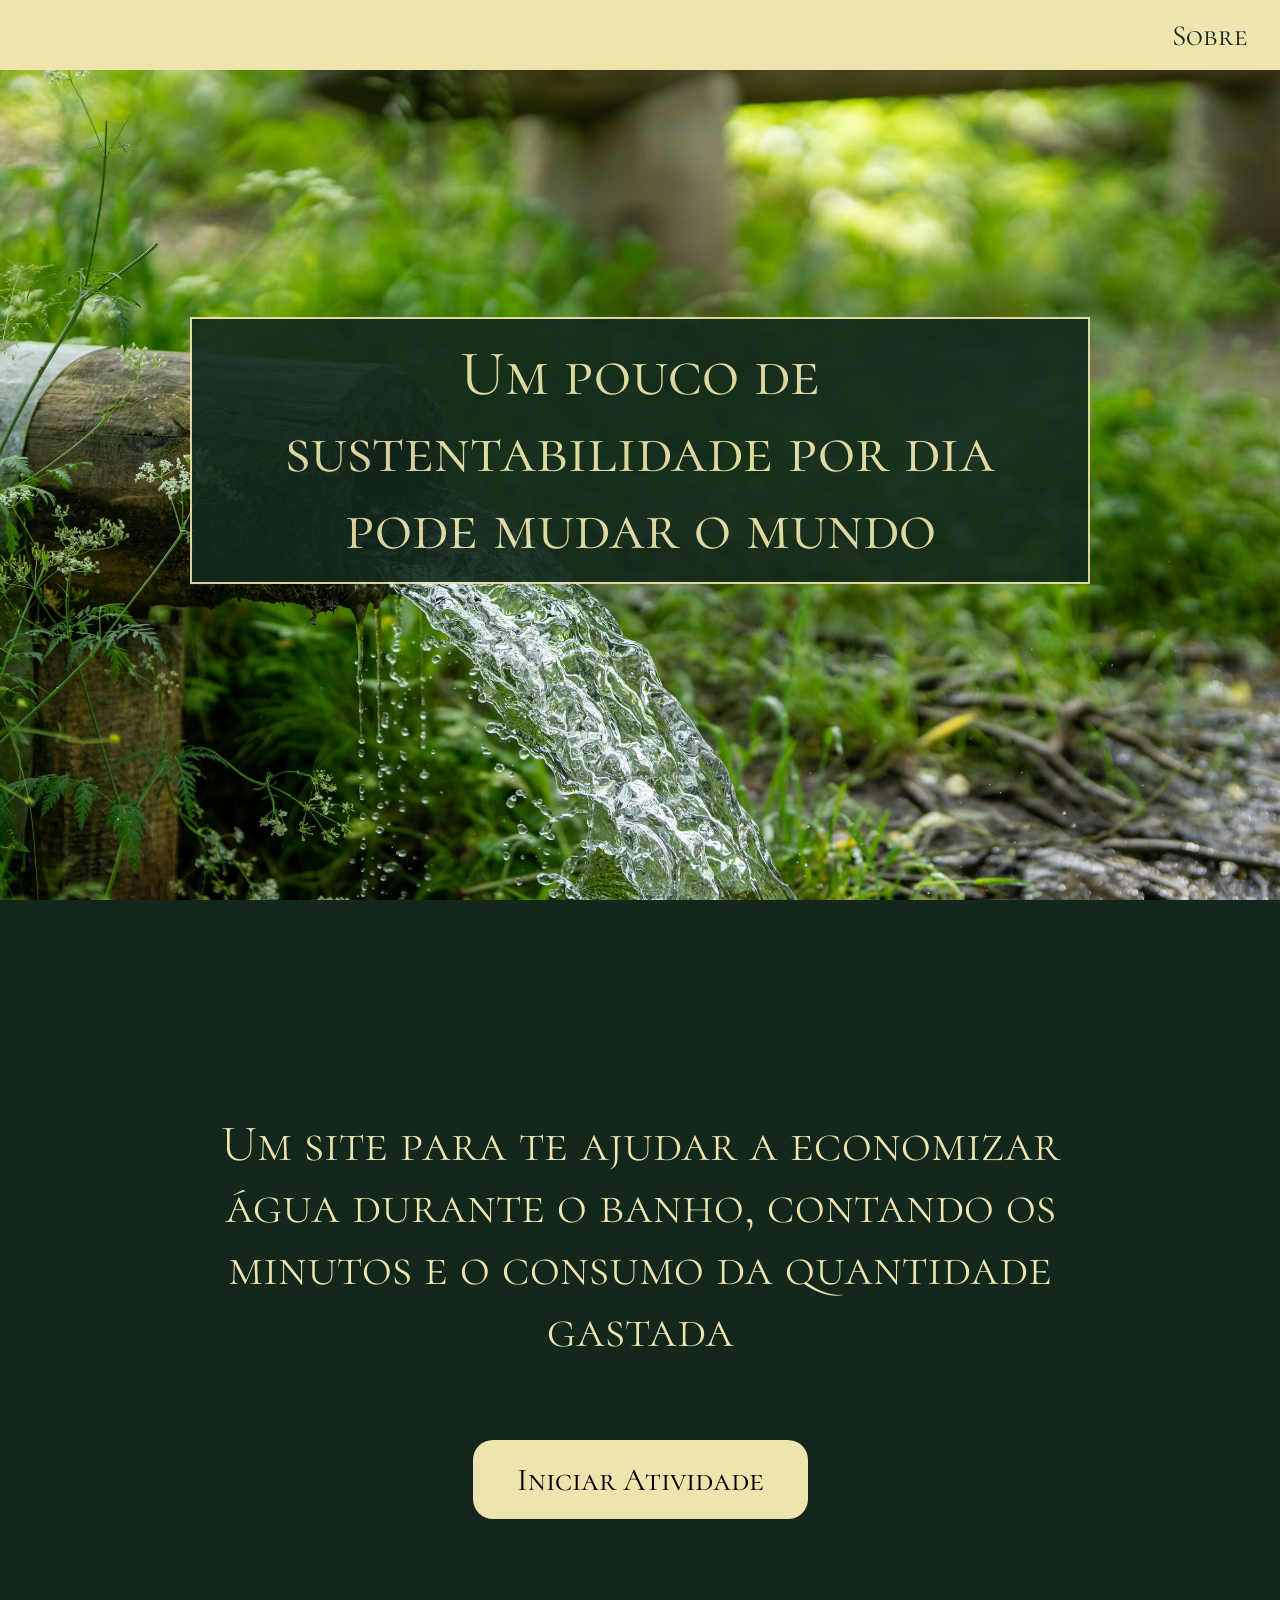
==== commit c8188d16: "Finalização" ====
--- a/index.html
+++ b/index.html
@@ -1,36 +1,39 @@
-<!DOCTYPE html>
+<!doctype html>
 <html lang="en">
-<head>
-    <link rel="preconnect" href="https://fonts.googleapis.com">
-    <link rel="preconnect" href="https://fonts.gstatic.com" crossorigin>
-    <link href="https://fonts.googleapis.com/css2?family=Cormorant+SC:wght@300;400;500;600;700&display=swap" rel="stylesheet">
-    <meta charset="UTF-8">
-    <meta name="viewport" content="width=device-width, initial-scale=1.0">
+  <head>
+    <link rel="preconnect" href="https://fonts.googleapis.com" />
+    <link rel="preconnect" href="https://fonts.gstatic.com" crossorigin />
+    <link
+      href="https://fonts.googleapis.com/css2?family=Cormorant+SC:wght@300;400;500;600;700&display=swap"
+      rel="stylesheet"
+    />
+    <meta charset="UTF-8" />
+    <meta name="viewport" content="width=device-width, initial-scale=1.0" />
     <title>Consumo Sustentável</title>
-    <link rel="stylesheet" href="style.css">
-
-</head>
-<body>
-<nav>
-        <a href="#about">Sobre</a>
+    <link rel="stylesheet" href="style.css" />
+  </head>
+  <body>
+    <nav>
+      <a href="#about">Sobre</a>
     </nav>
 
-    <!-- MUDANÇA 16: imagem movida para dentro de .hero para controle de layout correto -->
     <section class="hero">
-        <picture>
-            <source media="(max-width: 600px)" srcset="imagens/aguabonita2.jpeg">
-            <img src="imagens/aguabonita.jpeg" alt="Paisagem de água">
-        </picture>
-        <h1>Um pouco de sustentabilidade por dia pode mudar o mundo</h1>
+      <picture>
+        <source media="(max-width: 600px)" srcset="imagens/aguabonita2.jpeg" />
+        <img src="imagens/aguabonita.jpeg" alt="Paisagem de água" />
+      </picture>
+      <h1>Um pouco de sustentabilidade por dia pode mudar o mundo</h1>
     </section>
 
     <div id="about">
-        <h2>Um site para te ajudar a economizar água durante o banho, contando os minutos e o consumo da quantidade gastada</h2>
+      <h2>
+        Um site para te ajudar a economizar água durante o banho, contando os
+        minutos e o consumo da quantidade gastada
+      </h2>
     </div>
 
     <div id="iniciar">
-        <!-- MUDANÇA 17: onclick inline mantido, mas o margin-bottom: -100vh negativo foi removido (causava sobreposição) -->
-        <button onclick="location.href='banho.html'">Iniciar Atividade</button>
+      <button onclick="location.href = 'banho.html'">Iniciar Atividade</button>
     </div>
-</body>
-</html>+  </body>
+</html>
--- a/style.css
+++ b/style.css
@@ -9,7 +9,6 @@
   scroll-behavior: smooth;
 }
 
-/* MUDANÇA 1: Reset global aplicado fora do body para evitar conflitos */
 *,
 *::before,
 *::after {
@@ -24,13 +23,12 @@
   display: flex;
   flex-direction: column;
   align-items: center;
-  /* MUDANÇA 2: height: 205vh substituído por min-height para o conteúdo crescer naturalmente */
   min-height: 100vh;
   width: 100%;
   overflow-x: hidden;
 }
 
-/* MUDANÇA 3: nav próprio no lugar de <ul> usada como navbar — semântica e layout mais corretos */
+/*Barra de navegação "Sobre" */
 nav {
   position: absolute;
   top: 0;
@@ -59,7 +57,7 @@
   opacity: 0.7;
 }
 
-/* MUDANÇA 4: hero section com height: 100svh para ocupar a tela inteira no mobile corretamente */
+/* Adaptabilidade para mobile */
 .hero {
   position: relative;
   width: 100%;
@@ -69,13 +67,13 @@
   align-items: center;
 }
 
+/* Imagem de fundo*/
 .hero img {
   position: absolute;
   top: 0;
   left: 0;
   width: 100%;
   height: 100%;
-  /* MUDANÇA 5: object-fit: cover para a imagem preencher o hero sem distorção em qualquer tela */
   object-fit: cover;
   z-index: 0;
 }
@@ -87,27 +85,22 @@
   font-family: var(--fontletter);
   font-weight: 400;
   font-style: normal;
-  /* MUDANÇA 6: clamp() para font-size fluido — não quebra em telas pequenas */
   font-size: clamp(1.8em, 5vw, 4.5em);
   color: var(--fontcolor);
-  /* MUDANÇA 7: width: min(80%, 900px) evita texto excessivamente largo em monitores grandes */
   width: min(80%, 900px);
   border: 2px solid var(--fontcolor);
   background-color: var(--bg);
   opacity: 0.9;
   padding: 16px 24px;
-  /* MUDANÇA 8: removido top/left/transform absolute — o flexbox do .hero centraliza corretamente */
 }
 
-/* MUDANÇA 9: seções #about e #iniciar com padding-top para não ficar atrás da nav fixa */
 #about {
   width: 100%;
   display: flex;
   justify-content: center;
   align-items: center;
   padding: 80px 24px 60px;
-  /* MUDANÇA 10: min-height: 100svh mantém a proporção de "tela cheia" por seção */
-  min-height: 100svh;
+  min-height: 60svh;
 }
 
 h2 {
@@ -115,21 +108,19 @@
   font-family: var(--fontletter);
   font-weight: 300;
   font-style: normal;
-  /* MUDANÇA 11: clamp() também no h2 */
   font-size: clamp(1.5em, 4vw, 3.5em);
   color: var(--fontcolor);
   width: min(80%, 860px);
-  /* MUDANÇA 12: removido position: absolute — deixamos o fluxo normal do documento trabalhar */
   margin: 0;
-  height: 50vh;
+  height: 15vh;
 }
 
 #iniciar {
   width: 100%;
   display: flex;
   justify-content: center;
-  align-items: center;
-  padding: 40px 24px 80px;
+  align-items: flex-start;
+  padding: 0px 24px 80px;
   min-height: 40vh;
 }
 
@@ -137,22 +128,18 @@
   background-color: var(--fontcolor);
   border: none;
   font-family: var(--fontletter);
-  /* MUDANÇA 13: clamp() no botão para não ficar gigante em desktop nem minúsculo em mobile */
   padding: clamp(12px, 2vw, 20px) clamp(24px, 4vw, 44px);
   border-radius: 20px;
   text-align: center;
   font-size: clamp(1.2em, 3vw, 2em);
   cursor: pointer;
   transition: opacity 0.2s ease;
-  position: absolute;
-  bottom: -850px;
 }
 
 #iniciar button:hover {
   opacity: 0.8;
 }
 
-/* MUDANÇA 14: media query para telas muito pequenas (≤ 360px) — ajuste fino de padding */
 @media (max-width: 360px) {
   h1 {
     font-size: 1.5em;
